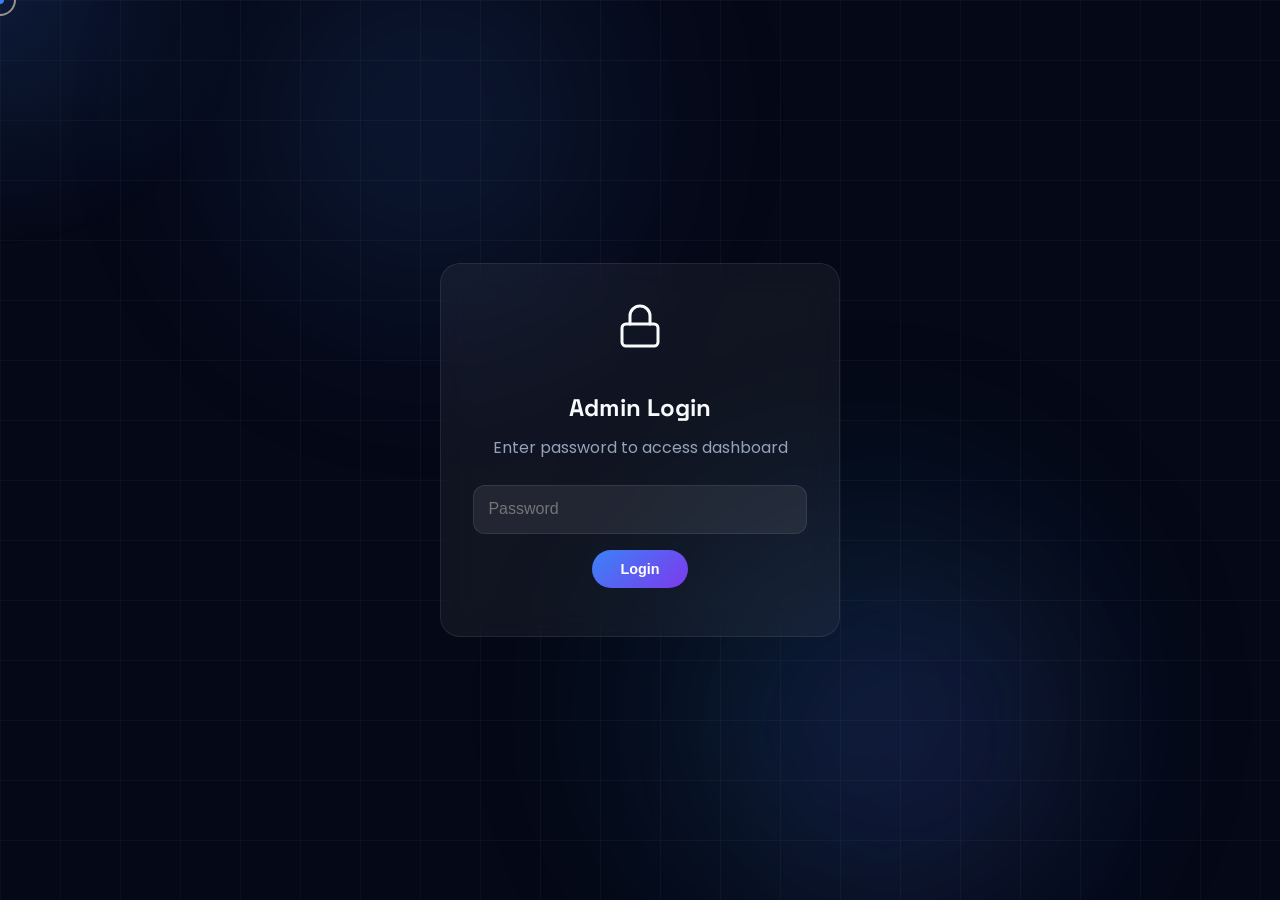
==== admin.html @ 9ed9829d "Portfolio ready v1" ====
<!DOCTYPE html>
<html lang="en">
<head>
    <meta charset="UTF-8">
    <meta name="viewport" content="width=device-width, initial-scale=1.0">
    <title>Admin Panel | Muhammad Anas</title>
    <link rel="preconnect" href="https://fonts.googleapis.com">
    <link rel="preconnect" href="https://fonts.gstatic.com" crossorigin>
    <link href="https://fonts.googleapis.com/css2?family=Poppins:wght@300;400;500;600;700;800;900&family=Space+Grotesk:wght@300;400;500;600;700&display=swap" rel="stylesheet">
    <link rel="stylesheet" href="admin.css">
</head>
<body>
    <!-- Custom Cursor -->
    <div class="cursor" id="cursor"></div>
    <div class="cursor-dot" id="cursorDot"></div>
    <div class="mouse-glow" id="mouseGlow"></div>

    <!-- Aurora Background -->
    <div class="aurora-bg">
        <div class="aurora aurora-1"></div>
        <div class="aurora aurora-2"></div>
        <div class="aurora aurora-3"></div>
    </div>
    <div class="grid-pattern"></div>

    <!-- Login Screen -->
    <div id="loginScreen" class="login-screen">
        <div class="login-box glass-card">
            <div class="login-icon">
                <svg width="48" height="48" viewBox="0 0 24 24" fill="none" stroke="currentColor" stroke-width="1.5" stroke-linecap="round" stroke-linejoin="round">
                    <rect x="3" y="11" width="18" height="11" rx="2" ry="2"></rect>
                    <path d="M7 11V7a5 5 0 0 1 10 0v4"></path>
                </svg>
            </div>
            <h2>Admin Login</h2>
            <p style="color:#94A3B8; margin-bottom:1.5rem;">Enter password to access dashboard</p>
            <input type="password" id="passwordInput" placeholder="Password" onkeydown="if(event.key==='Enter')login()">
            <button class="btn-primary" onclick="login()">Login</button>
            <p id="loginError" style="color:#ff6b6b; margin-top:1rem;"></p>
        </div>
    </div>

    <!-- Dashboard -->
    <div id="dashboard" class="dashboard" style="display:none;">
        <header class="admin-header glass-card">
            <div class="header-left">
                <h1><span class="gradient-text">Admin</span> Panel</h1>
                <p style="color:#94A3B8;">Manage your portfolio content</p>
            </div>
            <div class="header-actions">
                <button class="btn-secondary" onclick="previewPortfolio()">
                    <svg width="18" height="18" viewBox="0 0 24 24" fill="none" stroke="currentColor" stroke-width="2" stroke-linecap="round" stroke-linejoin="round"><path d="M1 12s4-8 11-8 11 8 11 8-4 8-11 8-11-8-11-8z"></path><circle cx="12" cy="12" r="3"></circle></svg>
                    Preview
                </button>
                <button class="btn-save" onclick="saveAllData()">
                    <svg width="18" height="18" viewBox="0 0 24 24" fill="none" stroke="currentColor" stroke-width="2" stroke-linecap="round" stroke-linejoin="round"><path d="M19 21H5a2 2 0 0 1-2-2V5a2 2 0 0 1 2-2h11l5 5v11a2 2 0 0 1-2 2z"></path><polyline points="17 21 17 13 7 13 7 21"></polyline><polyline points="7 3 7 8 15 8"></polyline></svg>
                    Save All
                </button>
                <button class="btn-danger" onclick="resetData()">
                    <svg width="18" height="18" viewBox="0 0 24 24" fill="none" stroke="currentColor" stroke-width="2" stroke-linecap="round" stroke-linejoin="round"><polyline points="1 4 1 10 7 10"></polyline><path d="M3.51 15a9 9 0 1 0 2.13-9.36L1 10"></path></svg>
                    Reset
                </button>
                <button class="btn-logout" onclick="logout()">
                    <svg width="18" height="18" viewBox="0 0 24 24" fill="none" stroke="currentColor" stroke-width="2" stroke-linecap="round" stroke-linejoin="round"><path d="M9 21H5a2 2 0 0 1-2-2V5a2 2 0 0 1 2-2h4"></path><polyline points="16 17 21 12 16 7"></polyline><line x1="21" y1="12" x2="9" y2="12"></line></svg>
                    Logout
                </button>
            </div>
        </header>

        <div class="tabs glass-card">
            <button class="tab active" onclick="switchTab('hero')">Hero</button>
            <button class="tab" onclick="switchTab('about')">About</button>
            <button class="tab" onclick="switchTab('skills')">Skills</button>
            <button class="tab" onclick="switchTab('education')">Education</button>
            <button class="tab" onclick="switchTab('projects')">Projects</button>
            <button class="tab" onclick="switchTab('experience')">Experience</button>
            <button class="tab" onclick="switchTab('certifications')">Certifications</button>
            <button class="tab" onclick="switchTab('achievements')">Achievements</button>
            <button class="tab" onclick="switchTab('contact')">Contact</button>
            <button class="tab" onclick="switchTab('settings')">Settings</button>
        </div>

        <div class="tab-content glass-card" id="tabContent"></div>
    </div>

    <script src="admin.js"></script>
</body>
</html>
---- admin.css ----
/* ============================================
   ADMIN PANEL STYLES - PREMIUM MATCHING UI
   ============================================ */
:root {
    --bg-primary: #050816;
    --bg-secondary: #0B1120;
    --card-bg: rgba(255, 255, 255, 0.05);
    --glass-blur: rgba(255, 255, 255, 0.07);
    --border-color: rgba(255, 255, 255, 0.08);
    --border-light: rgba(255, 255, 255, 0.12);
    --primary-blue: #3B82F6;
    --primary-purple: #7C3AED;
    --primary-cyan: #06B6D4;
    --text-white: #F8FAFC;
    --text-secondary: #94A3B8;
    --text-muted: #64748B;
    --gradient-1: linear-gradient(135deg, #3B82F6, #7C3AED);
    --gradient-2: linear-gradient(135deg, #7C3AED, #06B6D4);
    --gradient-3: linear-gradient(135deg, #06B6D4, #3B82F6);
    --font-primary: 'Poppins', sans-serif;
    --font-heading: 'Space Grotesk', sans-serif;
    --transition-smooth: cubic-bezier(0.25, 0.46, 0.45, 0.94);
    --transition-bounce: cubic-bezier(0.34, 1.56, 0.64, 1);
    --shadow-card: 0 8px 32px rgba(0, 0, 0, 0.4);
    --shadow-glow-blue: 0 0 30px rgba(59, 130, 246, 0.3);
    --shadow-glow-purple: 0 0 30px rgba(124, 58, 237, 0.3);
}

* { margin: 0; padding: 0; box-sizing: border-box; }
body {
    font-family: var(--font-primary);
    background-color: var(--bg-primary);
    color: var(--text-white);
    line-height: 1.6;
    overflow-x: hidden;
    cursor: none;
    position: relative;
    min-height: 100vh;
}

/* Custom Cursor */
.cursor { width: 32px; height: 32px; border: 2px solid rgba(255,255,255,0.6); border-radius: 50%; position: fixed; pointer-events: none; z-index: 10000; transition: width 0.2s, height 0.2s, border-color 0.2s; transform: translate(-50%, -50%); mix-blend-mode: difference; display: none; }
.cursor-dot { width: 8px; height: 8px; background: var(--primary-blue); border-radius: 50%; position: fixed; pointer-events: none; z-index: 10001; transform: translate(-50%, -50%); transition: width 0.2s, height 0.2s, background 0.2s; display: none; }
.mouse-glow { width: 40vw; height: 40vw; max-width: 500px; max-height: 500px; background: radial-gradient(circle, rgba(59,130,246,0.15) 0%, transparent 70%); border-radius: 50%; position: fixed; pointer-events: none; z-index: 9998; transform: translate(-50%, -50%); display: none; }
@media (hover: hover) and (pointer: fine) { .cursor, .cursor-dot, .mouse-glow { display: block; } body { cursor: none; } }

/* Aurora Background */
.aurora-bg { position: fixed; top:0; left:0; width:100%; height:100%; overflow: hidden; z-index:0; }
.aurora { position: absolute; border-radius: 50%; filter: blur(80px); opacity: 0.4; animation: float 20s infinite alternate ease-in-out; }
.aurora-1 { width: 600px; height: 600px; background: radial-gradient(circle, rgba(59,130,246,0.4) 0%, transparent 70%); top: -20%; left: 10%; }
.aurora-2 { width: 500px; height: 500px; background: radial-gradient(circle, rgba(124,58,237,0.4) 0%, transparent 70%); bottom: -10%; right: 10%; animation-delay: -7s; }
.aurora-3 { width: 700px; height: 700px; background: radial-gradient(circle, rgba(6,182,212,0.3) 0%, transparent 70%); top: 40%; left: 40%; animation-delay: -14s; }
.grid-pattern { position: fixed; top:0; left:0; width:100%; height:100%; background-image: linear-gradient(rgba(255,255,255,0.03) 1px, transparent 1px), linear-gradient(90deg, rgba(255,255,255,0.03) 1px, transparent 1px); background-size: 60px 60px; z-index:0; }
@keyframes float { 0% { transform: translate(0,0) scale(1); } 50% { transform: translate(30px,-30px) scale(1.05); } 100% { transform: translate(-20px,20px) scale(0.95); } }

/* Glass Card */
.glass-card { background: var(--card-bg); backdrop-filter: blur(15px); -webkit-backdrop-filter: blur(15px); border: 1px solid var(--border-color); border-radius: 20px; padding: 2rem; transition: transform 0.3s ease, box-shadow 0.3s ease, border-color 0.3s; }
.glass-card:hover { border-color: rgba(255,255,255,0.15); box-shadow: 0 20px 50px rgba(0,0,0,0.5); transform: translateY(-5px); }

/* Layout */
.login-screen { display: flex; justify-content: center; align-items: center; min-height: 100vh; position: relative; z-index: 1; }
.login-box { text-align: center; max-width: 400px; width: 90%; }
.login-icon { font-size: 3rem; margin-bottom: 1rem; }
.login-box h2 { font-family: var(--font-heading); margin-bottom: 0.5rem; }
.login-box input { width: 100%; padding: 0.9rem; background: rgba(255,255,255,0.08); border: 1px solid var(--border-color); border-radius: 12px; color: white; font-size: 1rem; margin-bottom: 1rem; outline: none; }
.btn-primary, .btn-save, .btn-danger, .btn-logout, .btn-secondary { padding: 0.7rem 1.8rem; border-radius: 50px; border: none; font-weight: 600; font-size: 0.9rem; cursor: none; transition: 0.3s; }
.btn-primary { background: var(--gradient-1); color: white; }
.btn-primary:hover { transform: translateY(-2px); box-shadow: 0 10px 25px rgba(59,130,246,0.4); }
.btn-save { background: #22c55e; color: white; }
.btn-save:hover { transform: translateY(-2px); box-shadow: 0 10px 25px rgba(34,197,94,0.4); }
.btn-danger { background: #dc3545; color: white; }
.btn-danger:hover { transform: translateY(-2px); box-shadow: 0 10px 25px rgba(220,53,69,0.4); }
.btn-logout { background: rgba(255,255,255,0.1); border: 1px solid var(--border-color); color: white; }
.btn-secondary { background: transparent; border: 1.5px solid var(--border-light); color: var(--text-white); }
.btn-secondary:hover { border-color: var(--primary-blue); background: rgba(59,130,246,0.1); }

.dashboard { max-width: 1100px; margin: 0 auto; padding: 2rem; position: relative; z-index: 1; }
.admin-header { display: flex; justify-content: space-between; align-items: center; margin-bottom: 2rem; flex-wrap: wrap; gap: 1rem; }
.header-actions { display: flex; gap: 0.5rem; flex-wrap: wrap; }
.gradient-text { background: var(--gradient-1); -webkit-background-clip: text; -webkit-text-fill-color: transparent; background-clip: text; }

.tabs { display: flex; flex-wrap: wrap; gap: 0.5rem; margin-bottom: 2rem; padding: 1rem; }
.tab { padding: 0.5rem 1.2rem; background: transparent; border: 1px solid var(--border-color); border-radius: 50px; color: var(--text-secondary); cursor: none; font-size: 0.85rem; font-weight: 500; transition: 0.3s; }
.tab.active { background: var(--gradient-1); color: white; border-color: transparent; }
.tab-content { min-height: 400px; }

/* Form elements */
.form-group { margin-bottom: 1.2rem; }
.form-group label { display: block; margin-bottom: 0.4rem; color: var(--text-secondary); font-size: 0.85rem; font-weight: 500; }
.form-group input, .form-group textarea, .form-group select { width: 100%; padding: 0.8rem; background: rgba(255,255,255,0.06); border: 1px solid var(--border-color); border-radius: 10px; color: white; font-family: var(--font-primary); font-size: 0.9rem; outline: none; resize: vertical; }
.form-group textarea { min-height: 80px; }
.form-group input:focus, .form-group textarea:focus, .form-group select:focus { border-color: var(--primary-blue); box-shadow: 0 0 20px rgba(59,130,246,0.1); }

.list-item { background: rgba(255,255,255,0.03); padding: 1.2rem; border-radius: 12px; margin-bottom: 1rem; border: 1px solid var(--border-color); position: relative; }
.list-item .remove-btn { position: absolute; top: 8px; right: 8px; background: #dc3545; border: none; color: white; width: 28px; height: 28px; border-radius: 50%; cursor: none; font-size: 0.8rem; }
.add-btn { padding: 0.5rem 1.5rem; background: var(--gradient-1); border: none; border-radius: 50px; color: white; cursor: none; font-weight: 500; margin-top: 0.5rem; }
img.preview-thumb { max-width: 120px; max-height: 120px; border-radius: 10px; margin-top: 0.5rem; display: block; }

/* Responsive */
@media (max-width: 768px) {
    .admin-header { flex-direction: column; align-items: flex-start; }
    .tabs { gap: 0.3rem; }
    .tab { font-size: 0.75rem; padding: 0.4rem 0.9rem; }
}
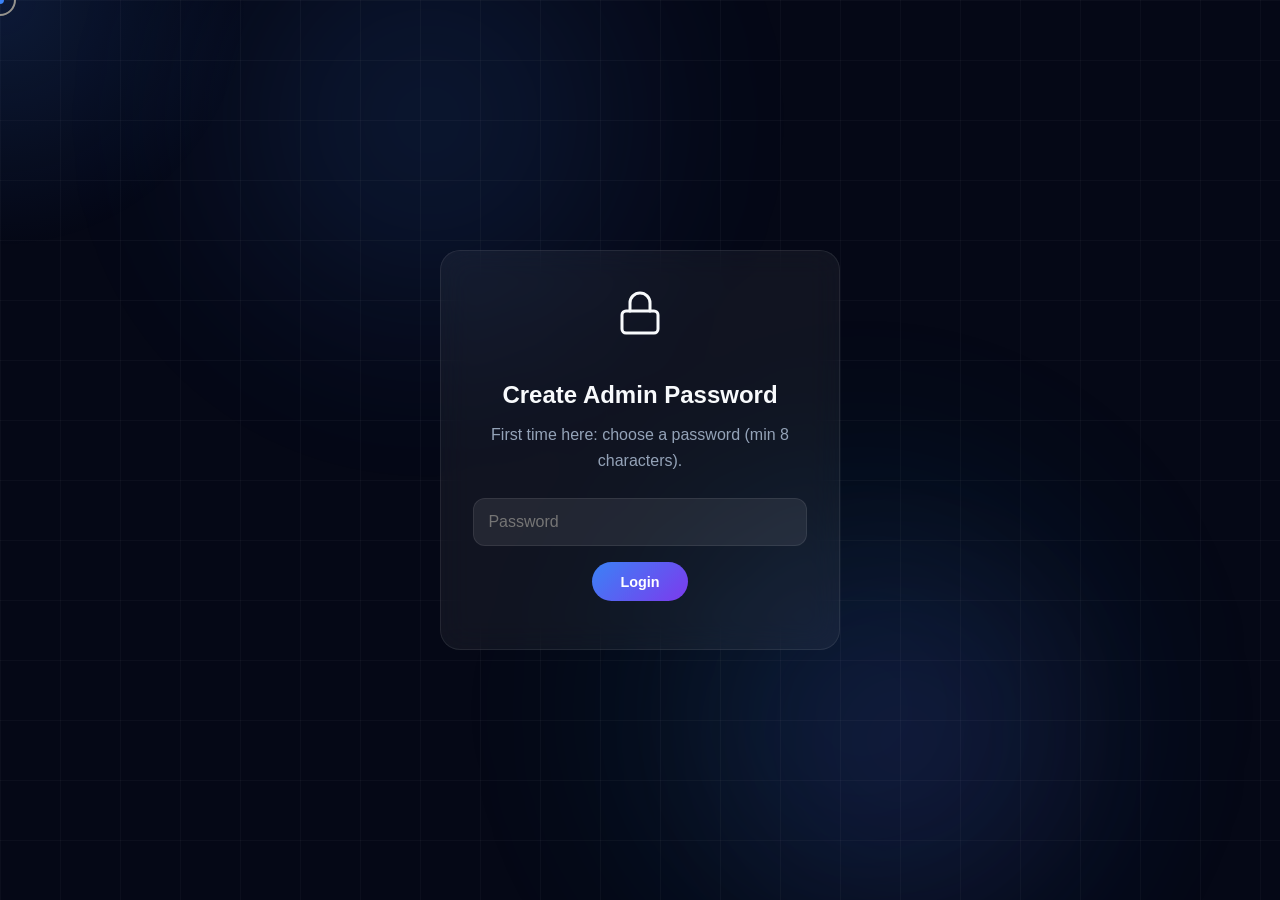
==== commit 9f77bfae: "Fix security issues and bugs" ====
--- a/admin.html
+++ b/admin.html
@@ -2,6 +2,9 @@
 <html lang="en">
 <head>
     <meta charset="UTF-8">
+    <meta http-equiv="Content-Security-Policy" content="default-src 'self'; script-src 'self' 'unsafe-inline'; style-src 'self' 'unsafe-inline' https://fonts.googleapis.com; font-src https://fonts.gstatic.com; img-src 'self' data:; frame-src 'self'; object-src 'none'; base-uri 'self'; form-action 'none'">
+    <meta name="robots" content="noindex, nofollow">
+    <meta name="referrer" content="no-referrer">
     <meta name="viewport" content="width=device-width, initial-scale=1.0">
     <title>Admin Panel | Muhammad Anas</title>
     <link rel="preconnect" href="https://fonts.googleapis.com">
@@ -32,11 +35,11 @@
                     <path d="M7 11V7a5 5 0 0 1 10 0v4"></path>
                 </svg>
             </div>
-            <h2>Admin Login</h2>
-            <p style="color:#94A3B8; margin-bottom:1.5rem;">Enter password to access dashboard</p>
-            <input type="password" id="passwordInput" placeholder="Password" onkeydown="if(event.key==='Enter')login()">
+            <h2 id="loginTitle">Admin Login</h2>
+            <p id="loginHint" style="color:#94A3B8; margin-bottom:1.5rem;">Enter password to access dashboard</p>
+            <input type="password" id="passwordInput" placeholder="Password" autocomplete="current-password" aria-label="Password" onkeydown="if(event.key==='Enter')login()">
             <button class="btn-primary" onclick="login()">Login</button>
-            <p id="loginError" style="color:#ff6b6b; margin-top:1rem;"></p>
+            <p id="loginError" role="alert" style="color:#ff6b6b; margin-top:1rem;"></p>
         </div>
     </div>
 
@@ -77,12 +80,14 @@
             <button class="tab" onclick="switchTab('certifications')">Certifications</button>
             <button class="tab" onclick="switchTab('achievements')">Achievements</button>
             <button class="tab" onclick="switchTab('contact')">Contact</button>
+            <button class="tab" onclick="switchTab('resume')">Resume</button>
             <button class="tab" onclick="switchTab('settings')">Settings</button>
         </div>
 
         <div class="tab-content glass-card" id="tabContent"></div>
     </div>
 
+    <script src="data.js"></script>
     <script src="admin.js"></script>
 </body>
 </html>
--- a/admin.css
+++ b/admin.css
@@ -33,7 +33,6 @@
     color: var(--text-white);
     line-height: 1.6;
     overflow-x: hidden;
-    cursor: none;
     position: relative;
     min-height: 100vh;
 }
